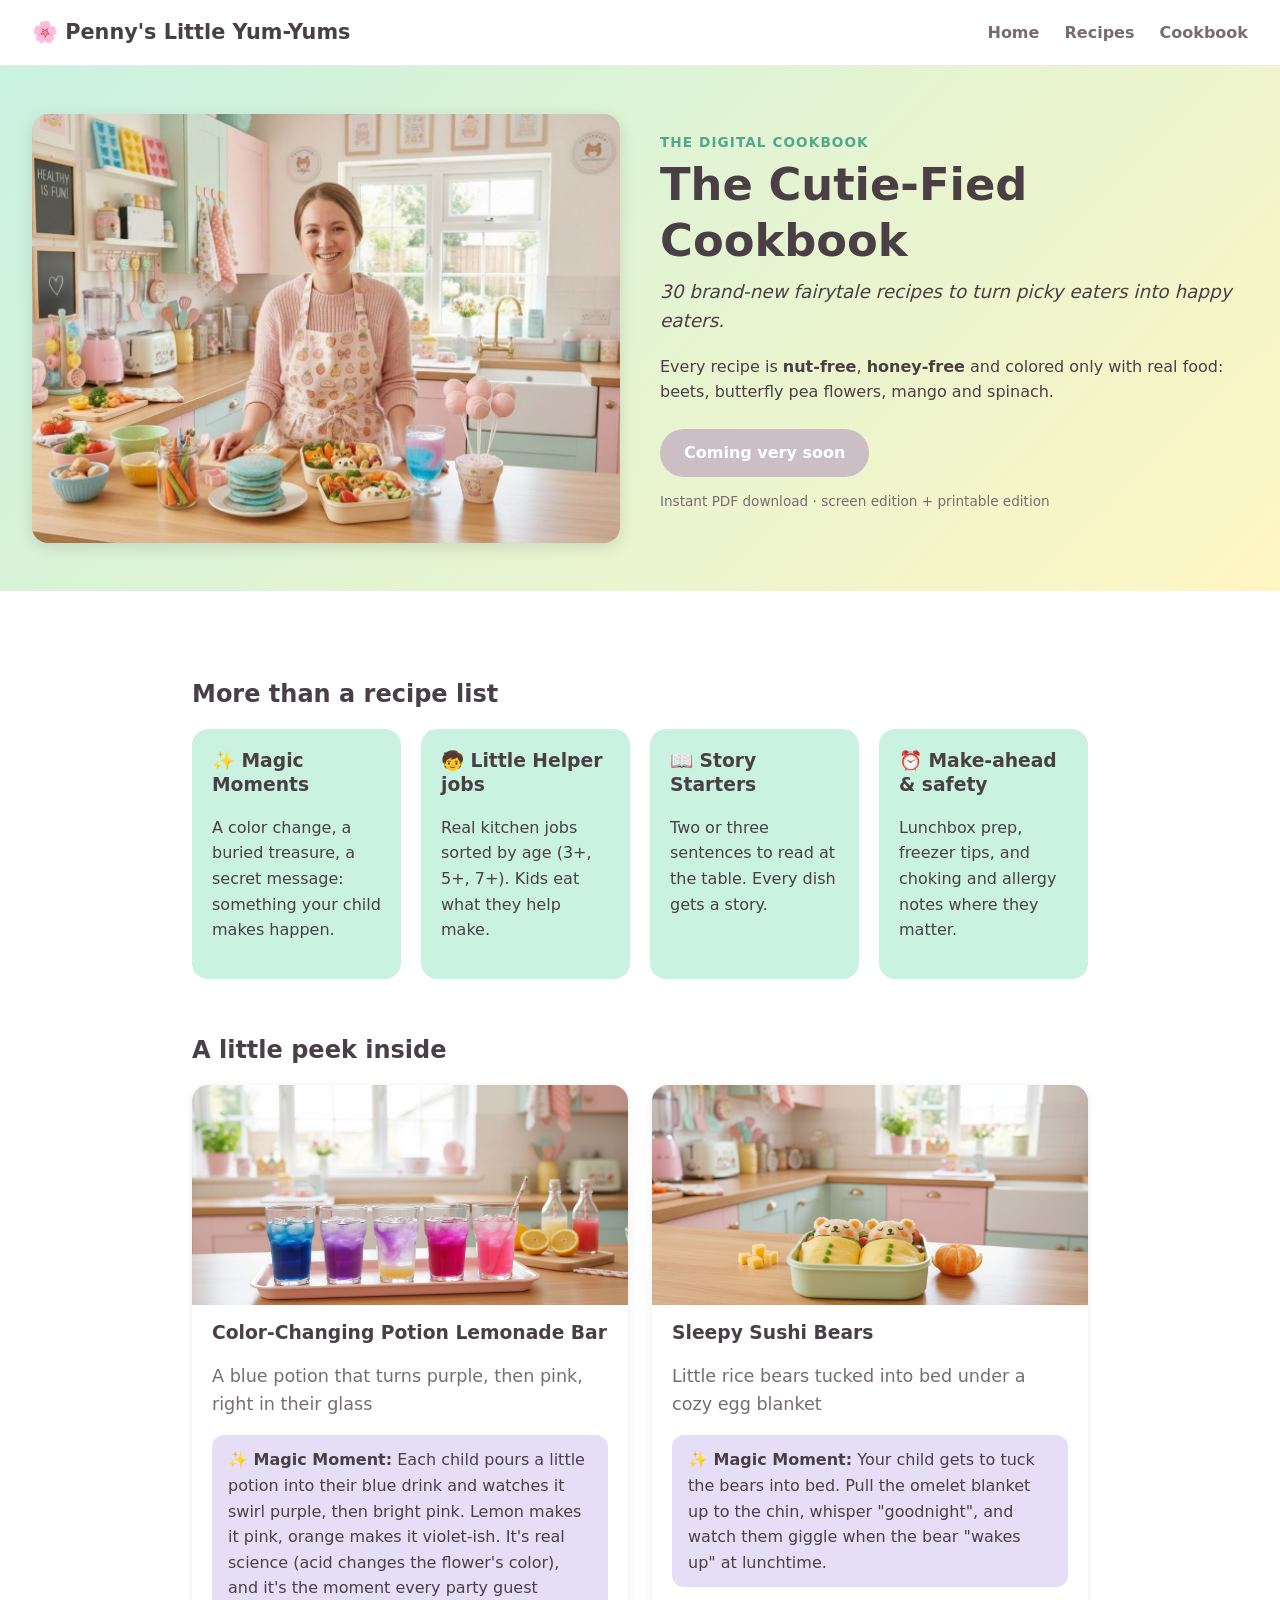
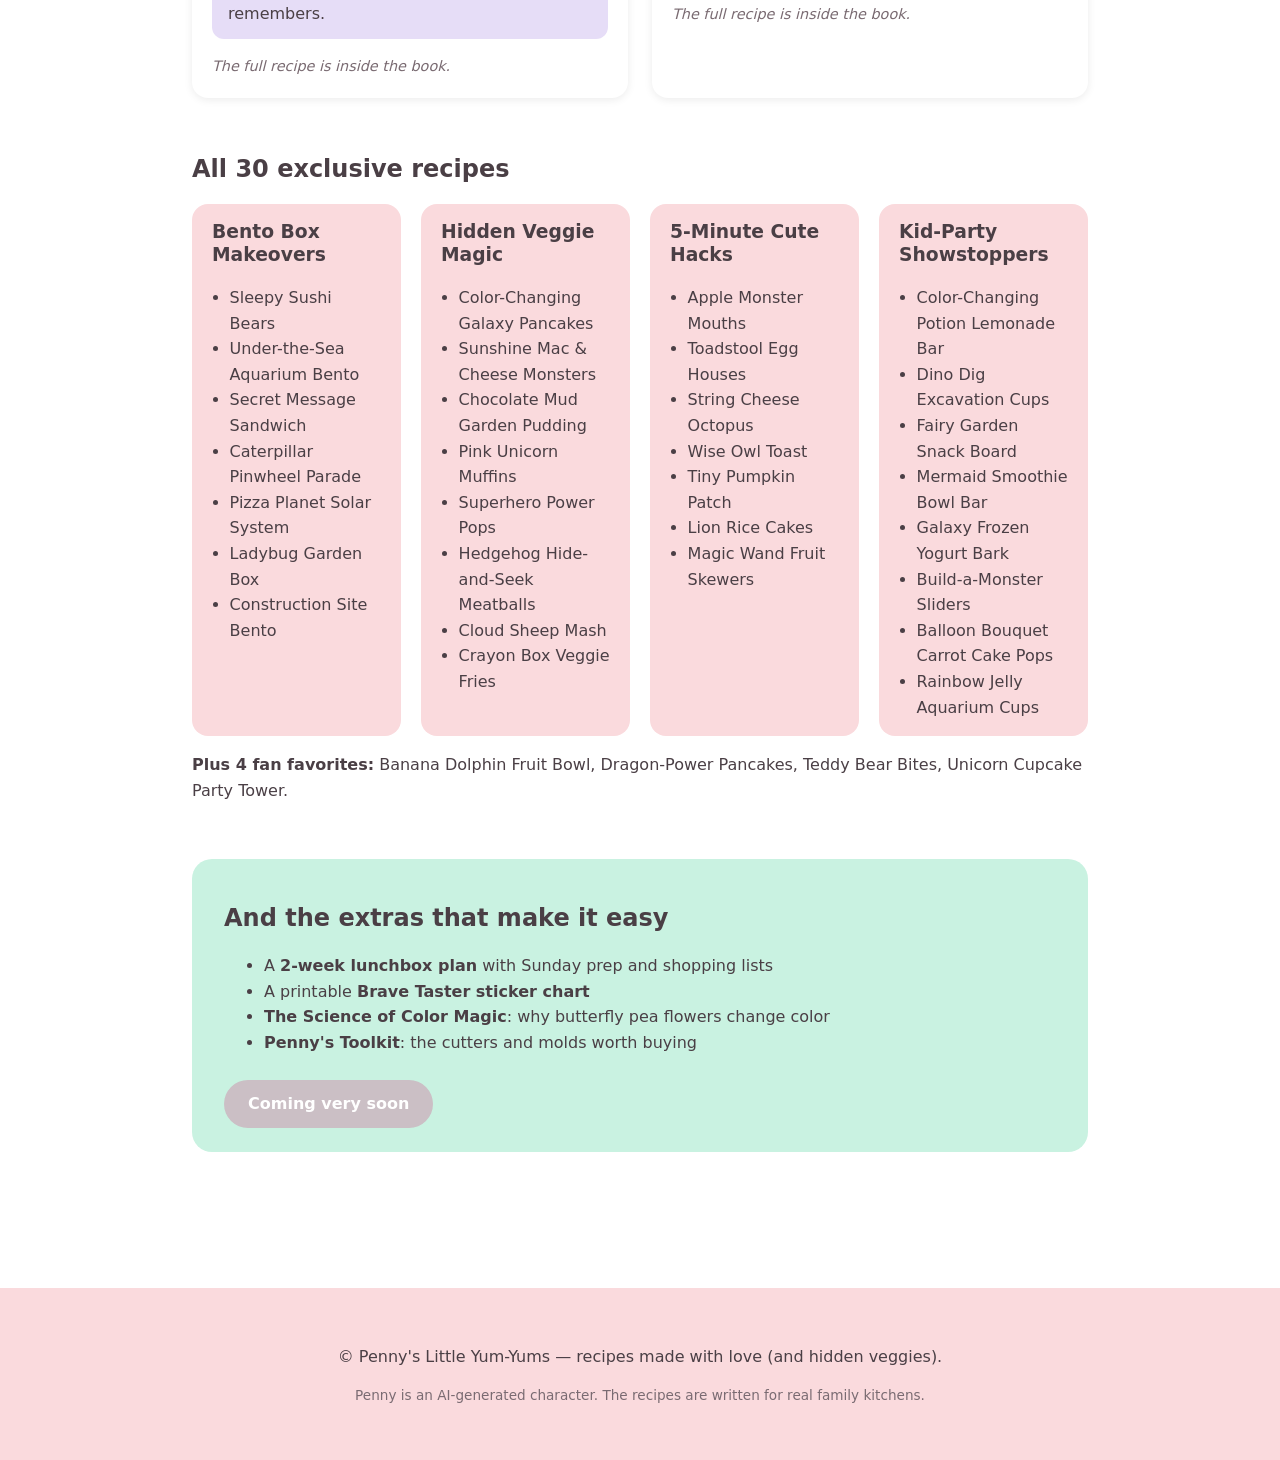
==== cookbook/index.html @ 0dc3a71a "Publish site 2026-09-28 (source eed4af4) Co-Authored-By: Claude Opus 5.5 <noreply@anthropic.com>" ====
<!DOCTYPE html>
<html lang="en">
<head>
<meta charset="UTF-8">
<meta name="viewport" content="width=device-width, initial-scale=1.0">
<title>The Cutie-Fied Cookbook | Penny&#x27;s Little Yum-Yums</title>
<meta name="description" content="30 exclusive kid-approved recipes with Magic Moments, a lunchbox plan and a Brave Taster chart.">
<link rel="stylesheet" href="../assets/css/style.css">
</head>
<body>
<nav class="nav">
  <a href="../index.html" class="logo">🌸 Penny&#x27;s Little Yum-Yums</a>
  <div class="nav-links">
    <a href="../index.html">Home</a>
    <a href="../recipes/index.html">Recipes</a>
    <a href="../cookbook/index.html">Cookbook</a>
  </div>
</nav>


<header class="book-hero">
  <img src="../assets/img/cookbook-cover.jpg" alt="Penny with recipes from the cookbook">
  <div>
    <p class="eyebrow">The digital cookbook</p>
    <h1>The Cutie-Fied Cookbook</h1>
    <p class="tagline">30 brand-new fairytale recipes to turn picky eaters into happy eaters.</p>
    <p>Every recipe is <strong>nut-free</strong>, <strong>honey-free</strong> and colored
    only with real food: beets, butterfly pea flowers, mango and spinach.</p>
    <div class="btn-row"><span class="btn btn-disabled">Coming very soon</span></div>
    <p class="small">Instant PDF download &middot; screen edition + printable edition</p>
  </div>
</header>

<main>
  <section>
    <h2>More than a recipe list</h2>
    <div class="pillars">
      <div class="pillar"><h3>&#10024; Magic Moments</h3><p>A color change, a buried treasure, a secret message: something your child makes happen.</p></div>
      <div class="pillar"><h3>&#129490; Little Helper jobs</h3><p>Real kitchen jobs sorted by age (3+, 5+, 7+). Kids eat what they help make.</p></div>
      <div class="pillar"><h3>&#128214; Story Starters</h3><p>Two or three sentences to read at the table. Every dish gets a story.</p></div>
      <div class="pillar"><h3>&#9200; Make-ahead &amp; safety</h3><p>Lunchbox prep, freezer tips, and choking and allergy notes where they matter.</p></div>
    </div>
  </section>

  <section>
    <h2>A little peek inside</h2>
    <div class="teasers">
      <article class="teaser">
        <img src="../assets/img/teaser-color-changing-potion-lemonade.jpg" alt="Color-Changing Potion Lemonade Bar" loading="lazy">
        <div class="teaser-body">
          <h3>Color-Changing Potion Lemonade Bar</h3>
          <p class="subtitle">A blue potion that turns purple, then pink, right in their glass</p>
          <p class="magic"><strong>&#10024; Magic Moment:</strong> Each child pours a little potion into their blue drink and watches it swirl purple, then bright pink. Lemon makes it pink, orange makes it violet-ish. It&#x27;s real science (acid changes the flower&#x27;s color), and it&#x27;s the moment every party guest remembers.
</p>
          <p class="locked">The full recipe is inside the book.</p>
        </div>
      </article>
      <article class="teaser">
        <img src="../assets/img/teaser-sleepy-sushi-bears.jpg" alt="Sleepy Sushi Bears" loading="lazy">
        <div class="teaser-body">
          <h3>Sleepy Sushi Bears</h3>
          <p class="subtitle">Little rice bears tucked into bed under a cozy egg blanket</p>
          <p class="magic"><strong>&#10024; Magic Moment:</strong> Your child gets to tuck the bears into bed. Pull the omelet blanket up to the chin, whisper &quot;goodnight&quot;, and watch them giggle when the bear &quot;wakes up&quot; at lunchtime.
</p>
          <p class="locked">The full recipe is inside the book.</p>
        </div>
      </article>
    </div>
  </section>

  <section>
    <h2>All 30 exclusive recipes</h2>
    <div class="chapters"><div class="chapter-list"><h3>Bento Box Makeovers</h3><ul><li>Sleepy Sushi Bears</li><li>Under-the-Sea Aquarium Bento</li><li>Secret Message Sandwich</li><li>Caterpillar Pinwheel Parade</li><li>Pizza Planet Solar System</li><li>Ladybug Garden Box</li><li>Construction Site Bento</li></ul></div><div class="chapter-list"><h3>Hidden Veggie Magic</h3><ul><li>Color-Changing Galaxy Pancakes</li><li>Sunshine Mac &amp; Cheese Monsters</li><li>Chocolate Mud Garden Pudding</li><li>Pink Unicorn Muffins</li><li>Superhero Power Pops</li><li>Hedgehog Hide-and-Seek Meatballs</li><li>Cloud Sheep Mash</li><li>Crayon Box Veggie Fries</li></ul></div><div class="chapter-list"><h3>5-Minute Cute Hacks</h3><ul><li>Apple Monster Mouths</li><li>Toadstool Egg Houses</li><li>String Cheese Octopus</li><li>Wise Owl Toast</li><li>Tiny Pumpkin Patch</li><li>Lion Rice Cakes</li><li>Magic Wand Fruit Skewers</li></ul></div><div class="chapter-list"><h3>Kid-Party Showstoppers</h3><ul><li>Color-Changing Potion Lemonade Bar</li><li>Dino Dig Excavation Cups</li><li>Fairy Garden Snack Board</li><li>Mermaid Smoothie Bowl Bar</li><li>Galaxy Frozen Yogurt Bark</li><li>Build-a-Monster Sliders</li><li>Balloon Bouquet Carrot Cake Pops</li><li>Rainbow Jelly Aquarium Cups</li></ul></div></div>
    <p><strong>Plus 4 fan favorites:</strong> Banana Dolphin Fruit Bowl, Dragon-Power Pancakes, Teddy Bear Bites, Unicorn Cupcake Party Tower.</p>
  </section>

  <section class="extras">
    <h2>And the extras that make it easy</h2>
    <ul>
      <li>A <strong>2-week lunchbox plan</strong> with Sunday prep and shopping lists</li>
      <li>A printable <strong>Brave Taster sticker chart</strong></li>
      <li><strong>The Science of Color Magic</strong>: why butterfly pea flowers change color</li>
      <li><strong>Penny's Toolkit</strong>: the cutters and molds worth buying</li>
    </ul>
    <div class="btn-row"><span class="btn btn-disabled">Coming very soon</span></div>
  </section>
</main>

<footer>
  
  <p>&copy; Penny&#x27;s Little Yum-Yums &mdash; recipes made with love (and hidden veggies).</p>
  <p class="disclosure">Penny is an AI-generated character. The recipes are written for real family kitchens.</p>
</footer>

</body>
</html>
---- assets/css/style.css ----
:root {
  --pink: #FADADD;
  --mint: #C9F2E1;
  --yellow: #FFF6C3;
  --text: #4a3f45;
  --muted: #7a6b72;
}
* { box-sizing: border-box; }
body {
  margin: 0;
  font-family: 'Segoe UI', system-ui, sans-serif;
  color: var(--text);
  background: #fff;
  line-height: 1.6;
}
img { max-width: 100%; }
h1, h2, h3 { line-height: 1.25; }

.nav {
  display: flex;
  flex-wrap: wrap;
  gap: 1rem;
  align-items: center;
  justify-content: space-between;
  padding: 1rem 2rem;
  background: white;
  border-bottom: 1px solid #f0e8ec;
  position: sticky;
  top: 0;
  z-index: 10;
}
.logo { font-size: 1.3rem; font-weight: bold; text-decoration: none; color: var(--text); }
.nav-links a {
  margin-left: 1.25rem;
  text-decoration: none;
  color: var(--muted);
  font-weight: 600;
}
.nav-links a:hover { color: var(--text); }

.home-hero {
  display: grid;
  grid-template-columns: 1.1fr 1fr;
  align-items: center;
  gap: 2.5rem;
  padding: 3rem 2rem;
  background: linear-gradient(135deg, var(--pink) 0%, var(--yellow) 100%);
}
.home-hero img { border-radius: 20px; box-shadow: 0 8px 24px rgba(0,0,0,0.12); }
.home-hero h1 { font-size: clamp(2rem, 4vw, 3rem); margin: 0 0 0.5rem; }
.tagline { font-style: italic; font-size: 1.15rem; margin-top: 0; }

.btn-row { display: flex; flex-wrap: wrap; gap: 0.75rem; margin-top: 1.5rem; }
.btn {
  display: inline-block;
  padding: 0.7rem 1.5rem;
  background: var(--text);
  color: white;
  text-decoration: none;
  border-radius: 999px;
  font-weight: 600;
}
.btn:hover { opacity: 0.88; }
.btn-secondary { background: white; color: var(--text); }

main { max-width: 960px; margin: 0 auto; padding: 2rem; }
section { margin: 3.5rem 0; }
.center { text-align: center; }

.split {
  display: grid;
  grid-template-columns: 1fr 1fr;
  gap: 2.5rem;
  align-items: center;
}
.split img { border-radius: 16px; box-shadow: 0 4px 16px rgba(0,0,0,0.1); }
.split.reverse img { order: 2; }

.pillars {
  display: grid;
  grid-template-columns: repeat(auto-fit, minmax(195px, 1fr));
  gap: 1.25rem;
}
.pillar {
  background: var(--mint);
  border-radius: 16px;
  padding: 1.25rem;
}
.pillar h3 { margin-top: 0; }

.grid {
  display: grid;
  grid-template-columns: repeat(auto-fill, minmax(220px, 1fr));
  gap: 1.5rem;
}
.card {
  text-decoration: none;
  color: var(--text);
  background: white;
  border-radius: 16px;
  overflow: hidden;
  box-shadow: 0 2px 8px rgba(0,0,0,0.08);
  transition: transform 0.15s ease;
}
.card:hover { transform: translateY(-4px); }
.card img { width: 100%; height: 170px; object-fit: cover; display: block; }
.card-body { padding: 1rem; }
.card-body h3 { margin: 0 0 0.4rem; }
.card-body p { margin: 0; color: var(--muted); }

.recipe .hero-image {
  width: 100%;
  max-height: 380px;
  object-fit: cover;
  border-radius: 16px;
}
.subtitle { font-size: 1.1rem; color: var(--muted); }
.back { text-decoration: none; color: var(--muted); font-weight: 600; }
.veggie-badge {
  display: inline-block;
  background: var(--mint);
  padding: 0.25rem 0.85rem;
  border-radius: 999px;
  font-size: 0.9rem;
}
.meta {
  display: flex;
  gap: 1.5rem;
  flex-wrap: wrap;
  background: var(--yellow);
  padding: 0.75rem 1rem;
  border-radius: 12px;
  margin: 1rem 0;
}
.catchphrase { font-size: 1.15rem; font-weight: bold; }
.recipe .catchphrase { text-align: center; margin-top: 2.5rem; }

footer {
  text-align: center;
  padding: 2.5rem 2rem;
  background: var(--pink);
  margin-top: 3rem;
}
.social { margin-bottom: 0.75rem; }
.social a {
  margin: 0 0.6rem;
  color: var(--text);
  font-weight: 600;
  text-decoration: none;
}
.disclosure { font-size: 0.85rem; color: var(--muted); }

.eyebrow { text-transform: uppercase; letter-spacing: .08em; font-weight: 700; color: #4FA98A; font-size: .85rem; margin: 0; }
.small { font-size: .85rem; color: var(--muted); }
.btn-disabled { background: #cbbfc5; cursor: default; }
.book-promo, .book-hero { display: grid; grid-template-columns: 1fr 1fr; gap: 2.5rem; align-items: center; }
.book-promo { background: var(--yellow); border-radius: 20px; padding: 2rem; }
.book-promo img, .book-hero img { border-radius: 16px; box-shadow: 0 4px 16px rgba(0,0,0,0.12); }
.book-hero { padding: 3rem 2rem; background: linear-gradient(135deg, var(--mint) 0%, var(--yellow) 100%); }
.book-hero h1 { font-size: clamp(2rem, 4vw, 2.8rem); margin: .2rem 0 .5rem; }
.teasers { display: grid; grid-template-columns: repeat(auto-fit, minmax(300px, 1fr)); gap: 1.5rem; }
.teaser { background: white; border-radius: 16px; overflow: hidden; box-shadow: 0 2px 8px rgba(0,0,0,0.08); }
.teaser img { width: 100%; height: 220px; object-fit: cover; display: block; }
.teaser-body { padding: 1rem 1.25rem 1.25rem; }
.teaser-body h3 { margin: 0 0 .2rem; }
.magic { background: #E6DDF7; border-radius: 12px; padding: .75rem 1rem; }
.locked { font-size: .9rem; color: var(--muted); font-style: italic; margin-bottom: 0; }
.chapters { display: grid; grid-template-columns: repeat(auto-fit, minmax(200px, 1fr)); gap: 1.25rem; }
.chapter-list { background: var(--pink); border-radius: 16px; padding: 1rem 1.25rem; }
.chapter-list h3 { margin-top: 0; }
.chapter-list ul { padding-left: 1.1rem; margin: 0; }
.extras { background: var(--mint); border-radius: 20px; padding: 1.5rem 2rem; }

@media (max-width: 760px) {
  .home-hero, .split, .book-promo, .book-hero { grid-template-columns: 1fr; }
  .split.reverse img { order: 0; }
  .nav { padding: 1rem; }
  main { padding: 1.5rem 1rem; }
}
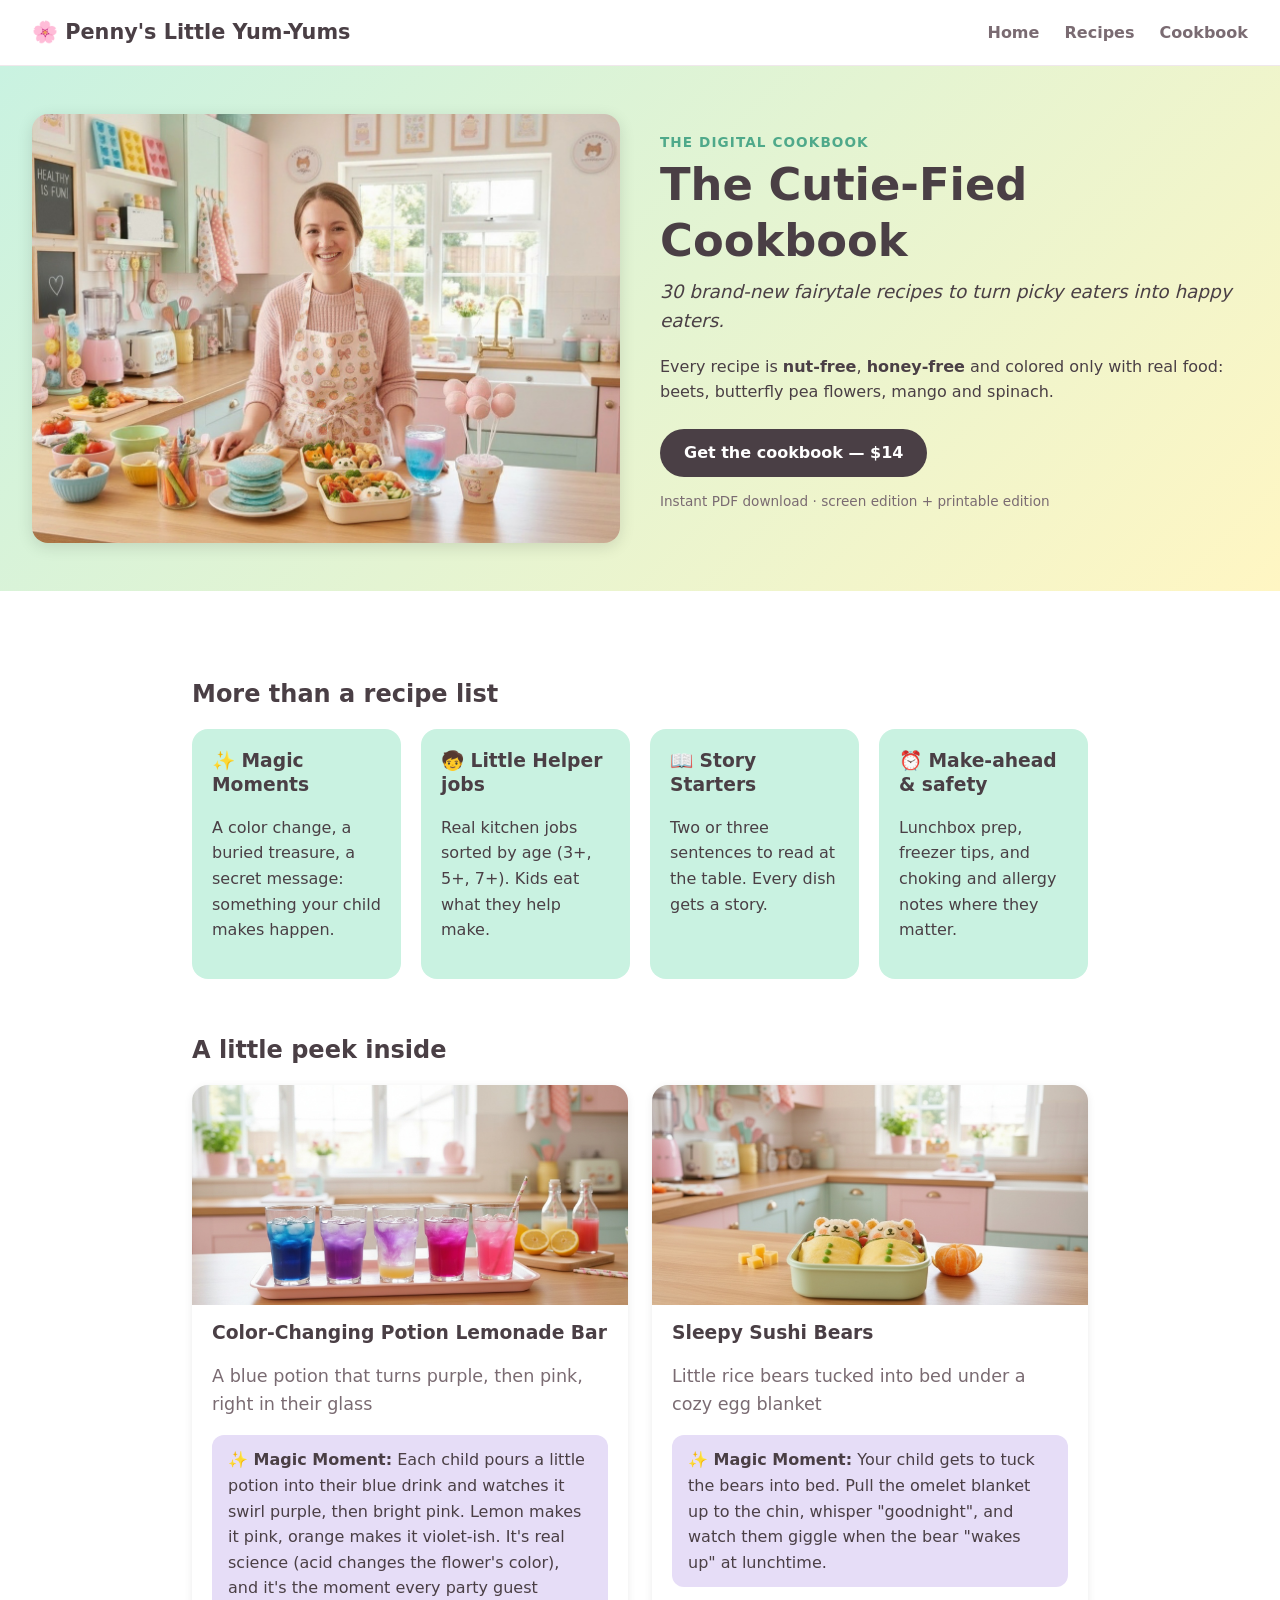
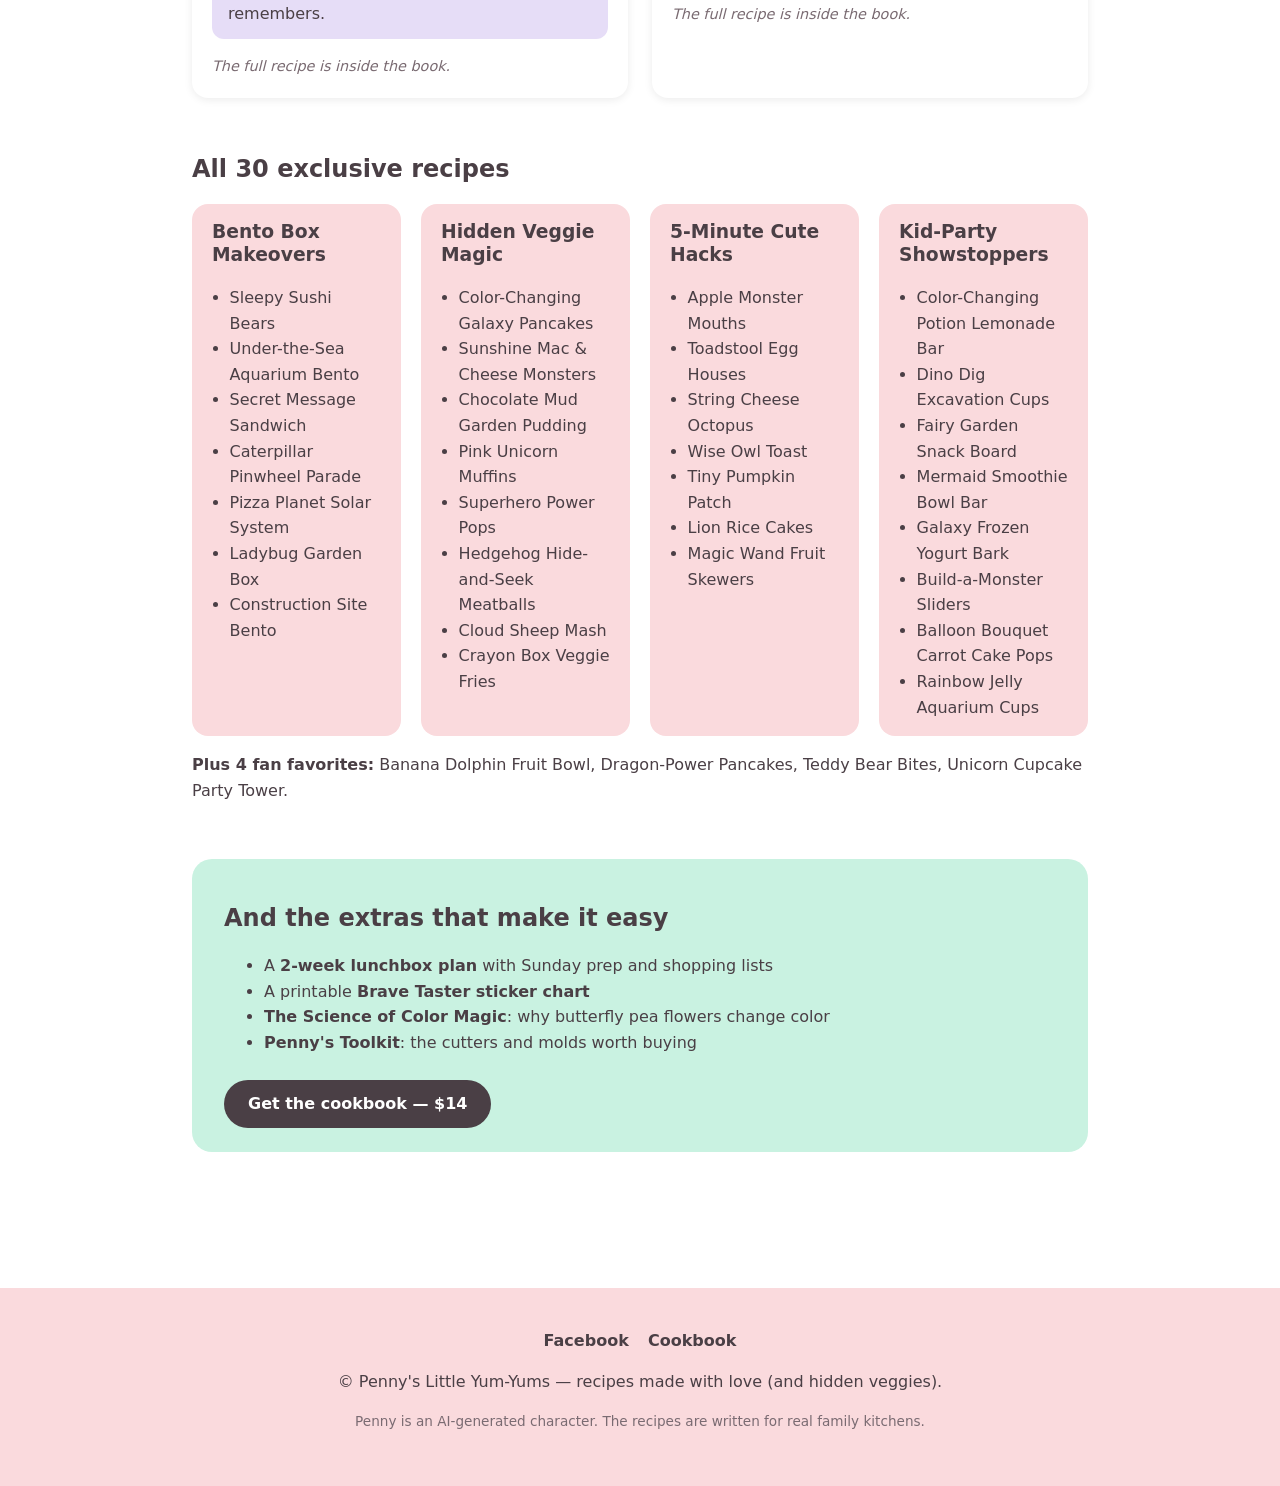
==== commit 3a14fa32: "Publish site 2026-09-30 (source 27ff762) Co-Authored-By: Claude Opus 5.5 <noreply@anthropic.com>" ====
--- a/cookbook/index.html
+++ b/cookbook/index.html
@@ -26,7 +26,7 @@
     <p class="tagline">30 brand-new fairytale recipes to turn picky eaters into happy eaters.</p>
     <p>Every recipe is <strong>nut-free</strong>, <strong>honey-free</strong> and colored
     only with real food: beets, butterfly pea flowers, mango and spinach.</p>
-    <div class="btn-row"><span class="btn btn-disabled">Coming very soon</span></div>
+    <div class="btn-row"><a class="btn" href="https://pennyyumyums.gumroad.com/l/cutie-fied-cookbook?utm_source=website&amp;utm_medium=site&amp;utm_campaign=cookbook-page">Get the cookbook &mdash; $14</a></div>
     <p class="small">Instant PDF download &middot; screen edition + printable edition</p>
   </div>
 </header>
@@ -82,12 +82,12 @@
       <li><strong>The Science of Color Magic</strong>: why butterfly pea flowers change color</li>
       <li><strong>Penny's Toolkit</strong>: the cutters and molds worth buying</li>
     </ul>
-    <div class="btn-row"><span class="btn btn-disabled">Coming very soon</span></div>
+    <div class="btn-row"><a class="btn" href="https://pennyyumyums.gumroad.com/l/cutie-fied-cookbook?utm_source=website&amp;utm_medium=site&amp;utm_campaign=cookbook-page">Get the cookbook &mdash; $14</a></div>
   </section>
 </main>
 
 <footer>
-  
+  <div class="social"><a href="https://www.facebook.com/1367307663133346">Facebook</a><a href="https://pennyyumyums.gumroad.com/l/cutie-fied-cookbook">Cookbook</a></div>
   <p>&copy; Penny&#x27;s Little Yum-Yums &mdash; recipes made with love (and hidden veggies).</p>
   <p class="disclosure">Penny is an AI-generated character. The recipes are written for real family kitchens.</p>
 </footer>
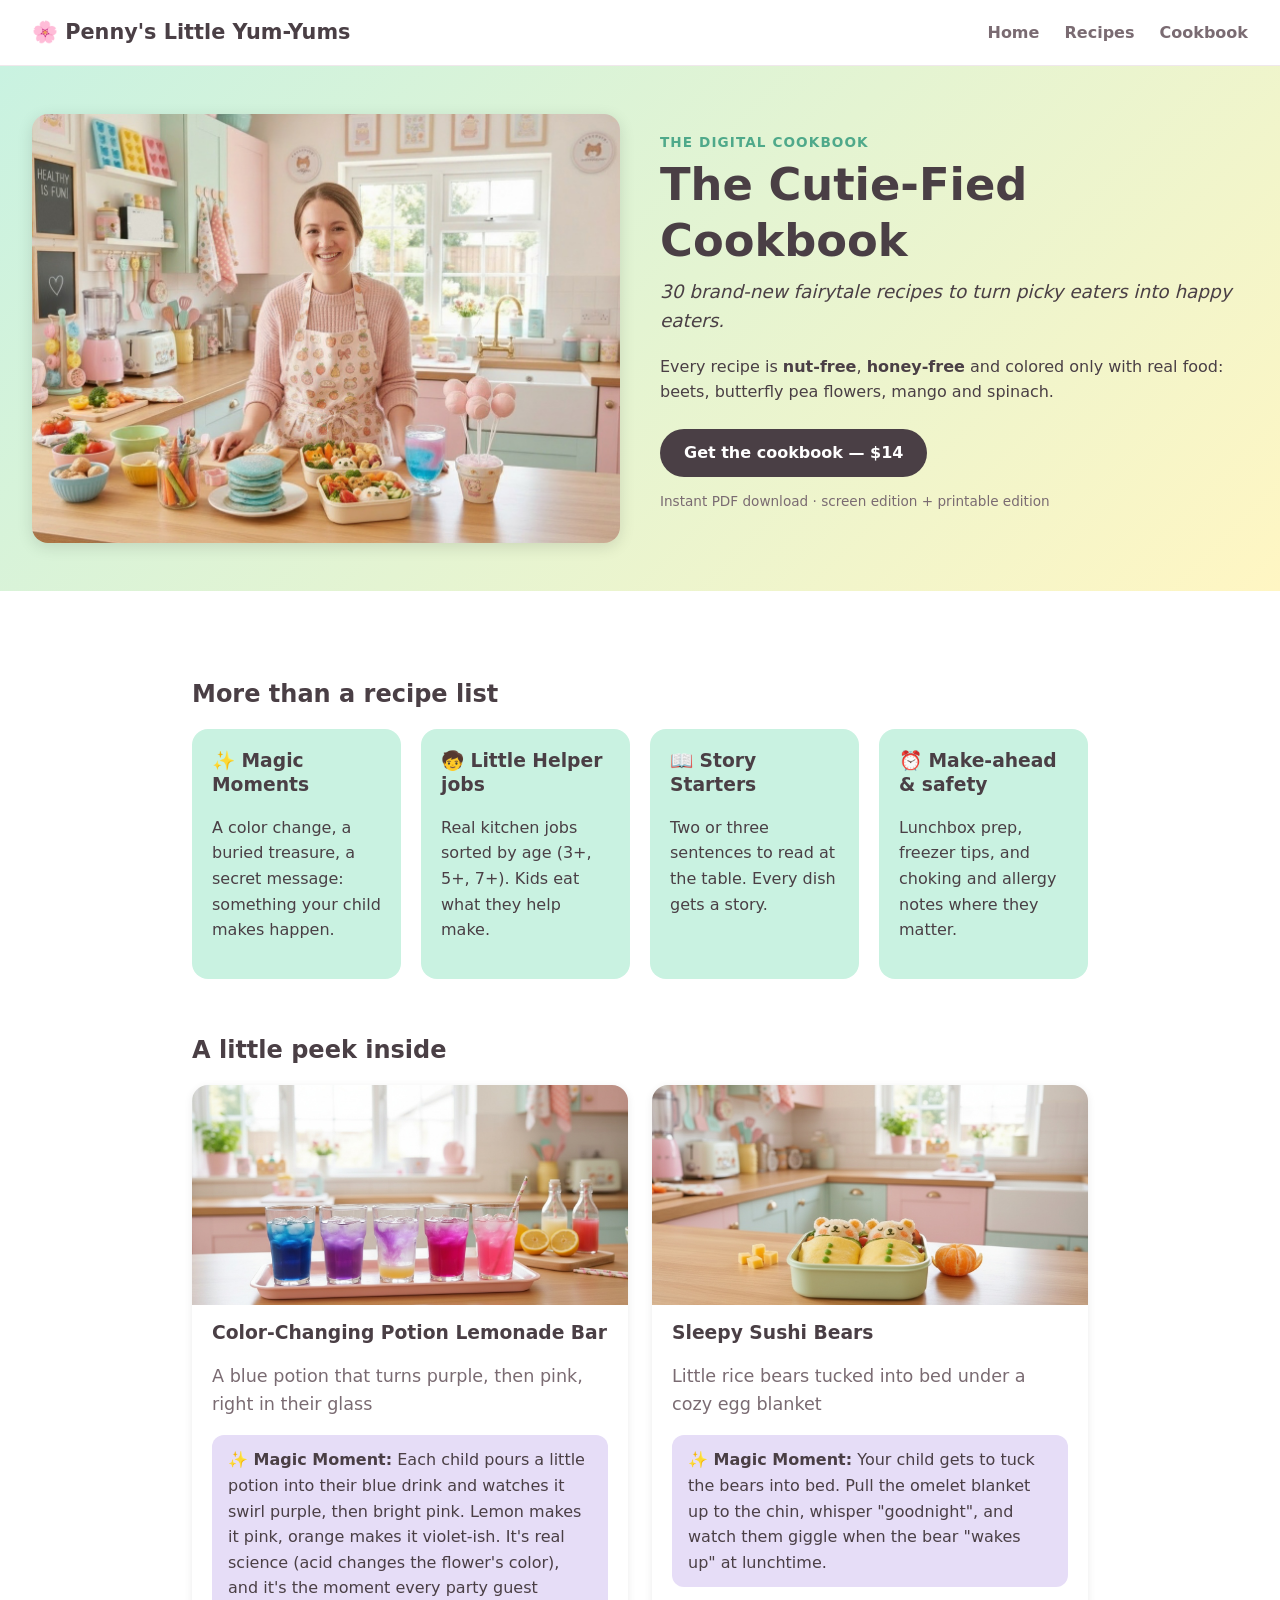
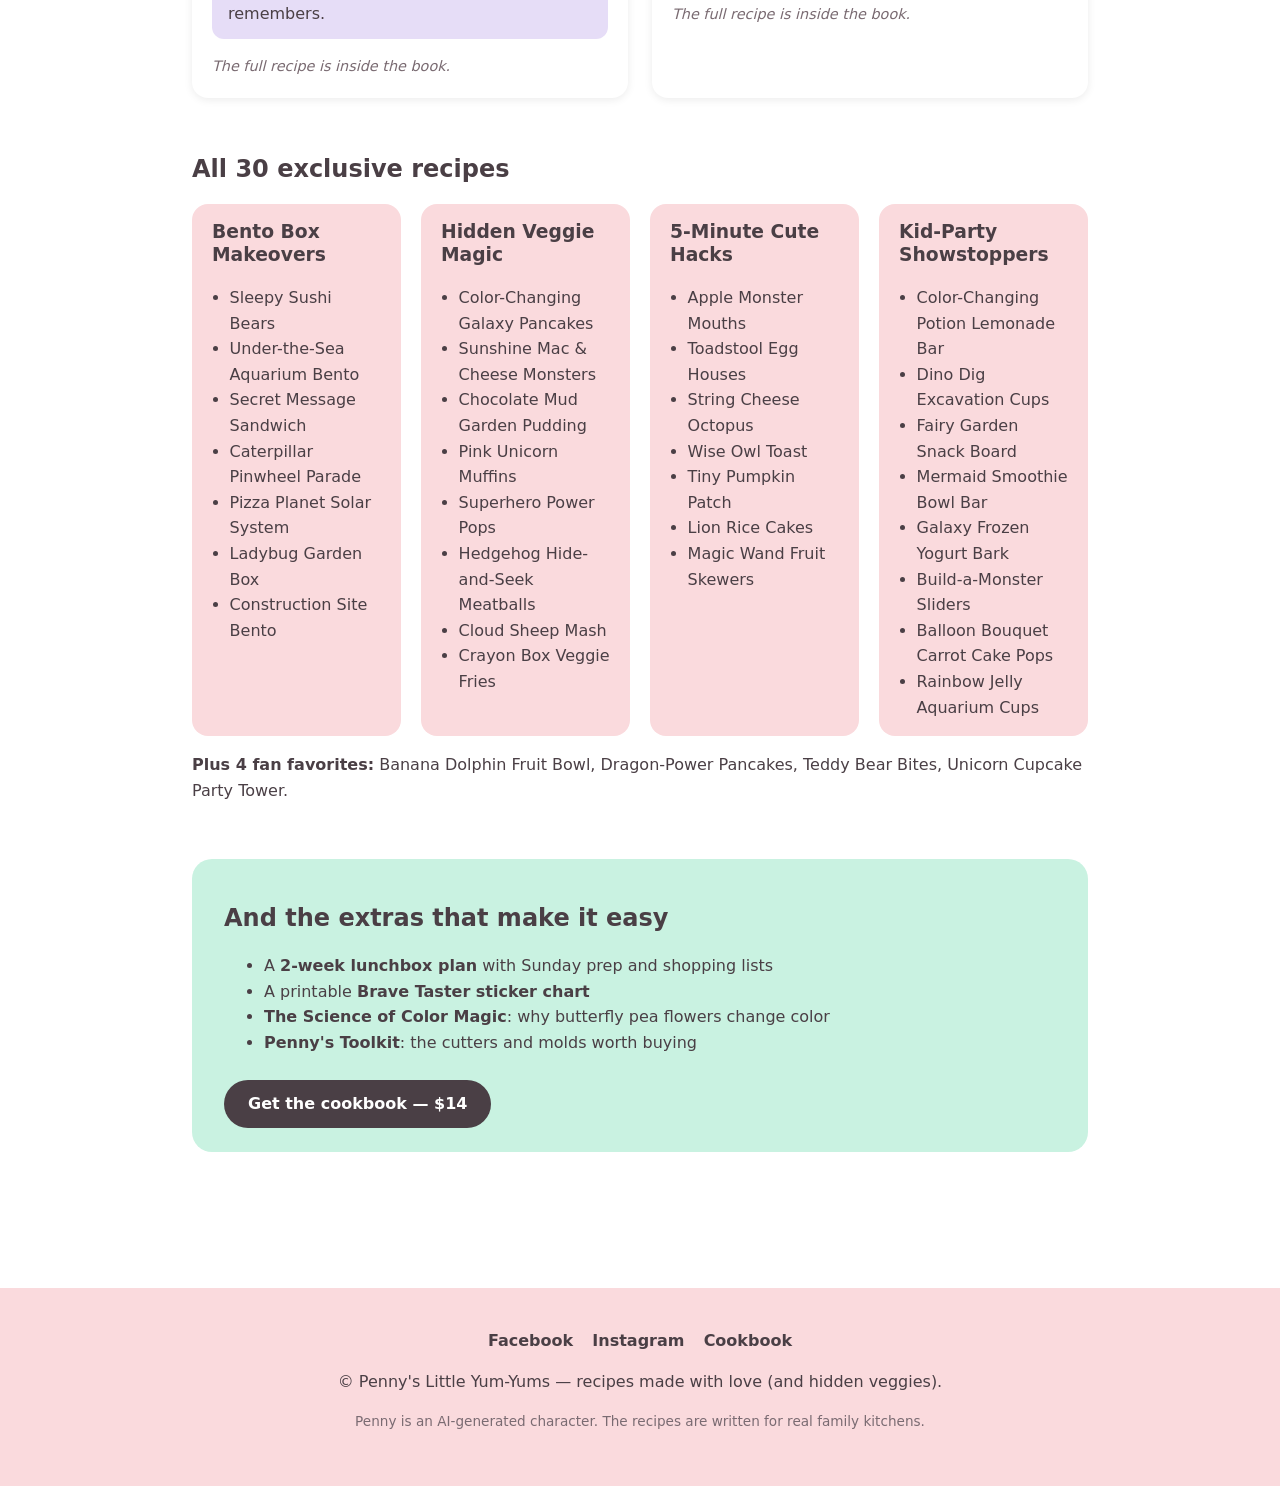
==== commit bad86fbf: "Publish site 2026-10-02 (source d52381e) Co-Authored-By: Claude Opus 5.5 <noreply@anthropic.com>" ====
--- a/cookbook/index.html
+++ b/cookbook/index.html
@@ -5,6 +5,13 @@
 <meta name="viewport" content="width=device-width, initial-scale=1.0">
 <title>The Cutie-Fied Cookbook | Penny&#x27;s Little Yum-Yums</title>
 <meta name="description" content="30 exclusive kid-approved recipes with Magic Moments, a lunchbox plan and a Brave Taster chart.">
+<meta property="og:site_name" content="Penny&#x27;s Little Yum-Yums">
+<meta property="og:type" content="website">
+<meta property="og:title" content="The Cutie-Fied Cookbook | Penny&#x27;s Little Yum-Yums">
+<meta property="og:description" content="30 exclusive kid-approved recipes with Magic Moments, a lunchbox plan and a Brave Taster chart.">
+<meta property="og:url" content="https://paift.github.io/PennyWeb/cookbook/index.html">
+<meta property="og:image" content="https://paift.github.io/PennyWeb/assets/img/cookbook-cover.jpg">
+
 <link rel="stylesheet" href="../assets/css/style.css">
 </head>
 <body>
@@ -87,7 +94,7 @@
 </main>
 
 <footer>
-  <div class="social"><a href="https://www.facebook.com/1367307663133346">Facebook</a><a href="https://pennyyumyums.gumroad.com/l/cutie-fied-cookbook">Cookbook</a></div>
+  <div class="social"><a href="https://www.facebook.com/1367307663133346">Facebook</a><a href="https://www.instagram.com/pennys.yumyums/">Instagram</a><a href="https://pennyyumyums.gumroad.com/l/cutie-fied-cookbook">Cookbook</a></div>
   <p>&copy; Penny&#x27;s Little Yum-Yums &mdash; recipes made with love (and hidden veggies).</p>
   <p class="disclosure">Penny is an AI-generated character. The recipes are written for real family kitchens.</p>
 </footer>
